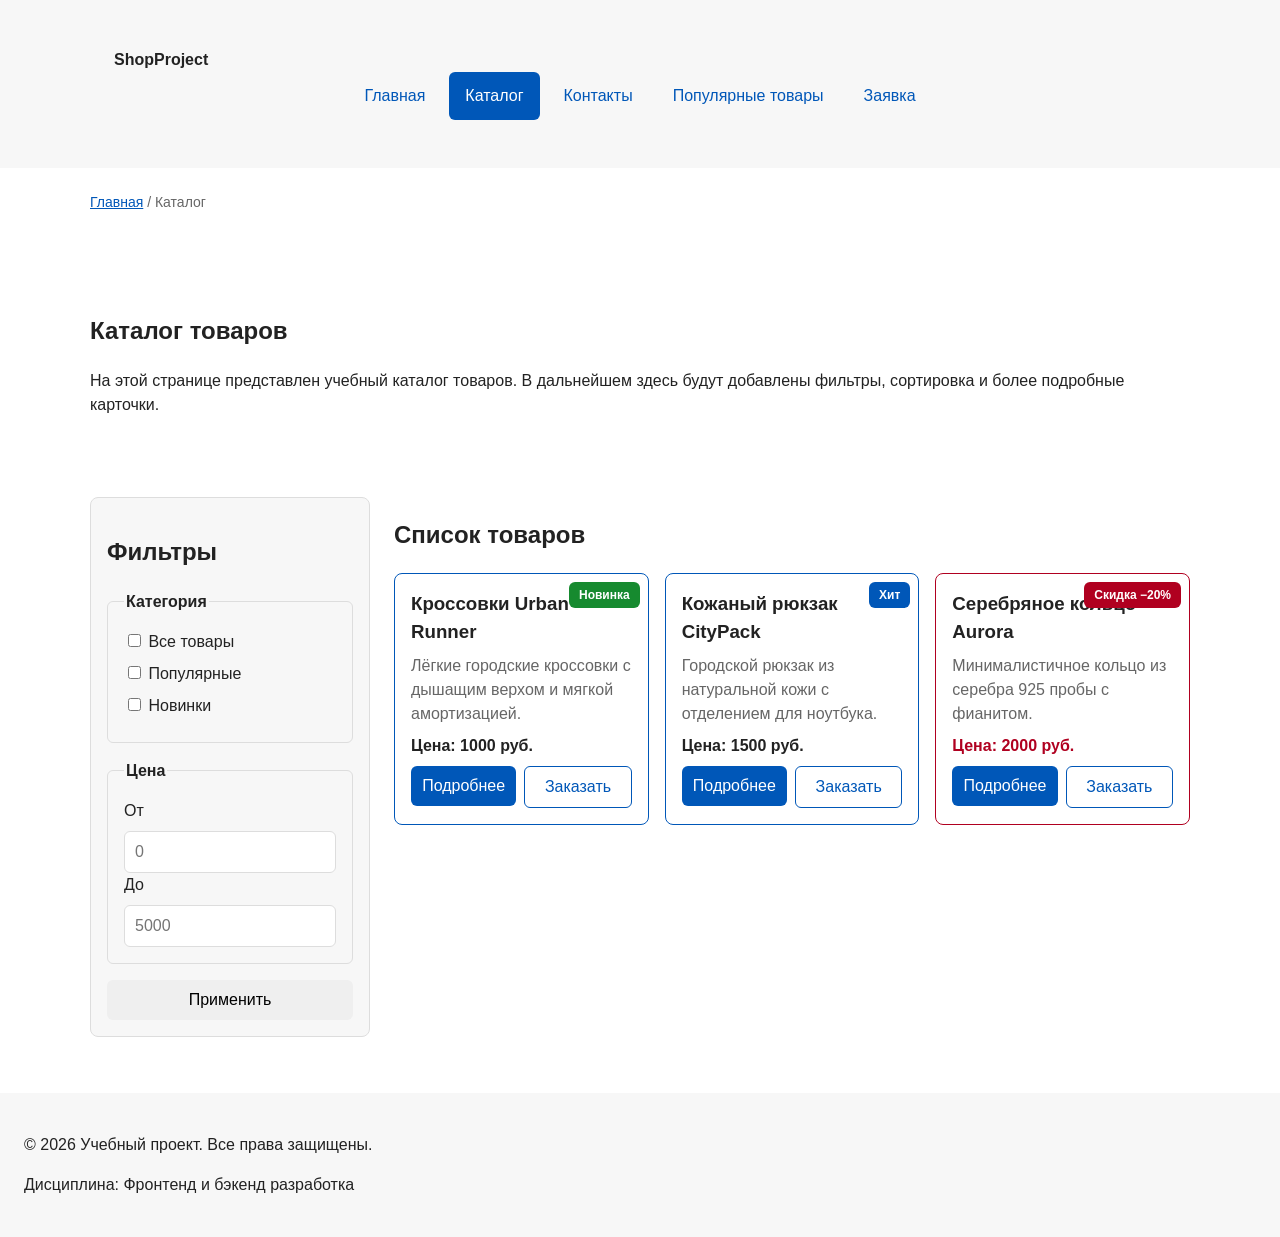
==== catalog.html @ eb46e52e "feat: add responsive layout styles" ====
<!DOCTYPE html>
<html lang="ru">

<head>
  <meta charset="UTF-8">
  <meta name="viewport" content="width=device-width, initial-scale=1.0">
  <meta name="description" content="Каталог товаров учебного интернет-магазина.">
  <title>Каталог товаров — Учебный интернет-магазин</title>
  <link rel="stylesheet" href="css/style.css">
  <link rel="stylesheet" href="css/responsive.css">
  <meta property="og:type" content="website">
  <meta property="og:title" content="Учебный интернет-магазин">
  <meta property="og:description" content="Учебный frontend-проект интернет-магазина.">
  <meta property="og:image" content="https://Just067.github.io/kr1-html-css-shop/images/preview.jpg">

</head>

<body>
  <header class="site-header">
    <div class="site-header__inner">
      <a class="site-header__logo" href="index.html">ShopProject</a>

      <nav class="site-nav" aria-label="Основная навигация">
        <ul class="site-nav__list">
          <li class="site-nav__item">
            <a class="site-nav__link" href="index.html">
              Главная
            </a>
          </li>
          <li class="site-nav__item">
            <a class="site-nav__link site-nav__link--active" href="catalog.html">Каталог</a>
          </li>
          <li class="site-nav__item">
            <a class="site-nav__link" href="contacts.html">Контакты</a>
          </li>
          <li class="site-nav__item">
            <a class="site-nav__link" href="index.html#popular">
              Популярные товары
            </a>
          </li>
          <li class="site-nav__item">
            <a class="site-nav__link" href="order.html">Заявка</a>
          </li>
        </ul>
      </nav>
    </div>
  </header>

  <main>
    <nav class="breadcrumbs" aria-label="Хлебные крошки">
      <a class="breadcrumbs__link" href="index.html">Главная</a>
      <span class="breadcrumbs__current">Каталог</span>
    </nav>


    <section class="section">
      <h1>Каталог товаров</h1>
      <p>
        На этой странице представлен учебный каталог товаров.
        В дальнейшем здесь будут добавлены фильтры, сортировка и более
        подробные карточки.
      </p>
    </section>

    <section class="catalog-layout">
      <aside class="catalog-filters">
        <h2>Фильтры</h2>

        <form class="filters-form" action="#" method="get">
          <fieldset>
            <legend>Категория</legend>

            <label>
              <input type="checkbox" name="category" value="all">
              Все товары
            </label>

            <label>
              <input type="checkbox" name="category" value="popular">
              Популярные
            </label>

            <label>
              <input type="checkbox" name="category" value="new">
              Новинки
            </label>
          </fieldset>

          <fieldset>
            <legend>Цена</legend>

            <label for="price-from">От</label>
            <input id="price-from" name="price-from" type="number" min="0" placeholder="0">

            <label for="price-to">До</label>
            <input id="price-to" name="price-to" type="number" min="0" placeholder="5000">
          </fieldset>

          <button class="button" type="submit">Применить</button>
        </form>
      </aside>

      <section class="catalog-products">
        <h2>Список товаров</h2>

        <div class="products-grid">

          <article class="product-card product-card--featured product-card--new">
            <span class="product-card__badge">Новинка</span>
            <h3 class="product-card__title">Кроссовки Urban Runner</h3>
            <p class="product-card__description">
              Лёгкие городские кроссовки с дышащим верхом и мягкой амортизацией.
            </p>
            <p class="product-card__price">Цена: 1000 руб.</p>

            <div class="product-card__actions">
              <a class="button button--primary product-card__button" href="product-1.html">
                Подробнее
              </a>
              <a class="button button--secondary product-card__button"
                href="order.html?product=Кроссовки%20Urban%20Runner">
                Заказать
              </a>
            </div>
          </article>

          <article class="product-card product-card--featured product-card--hit">
            <span class="product-card__badge product-card__badge--hit">Хит</span>
            <h3 class="product-card__title">Кожаный рюкзак CityPack</h3>
            <p class="product-card__description">
              Городской рюкзак из натуральной кожи с отделением для ноутбука.
            </p>
            <p class="product-card__price">Цена: 1500 руб.</p>
            <div class="product-card__actions">
              <a class="button button--primary product-card__button" href="product-2.html">
                Подробнее
              </a>
              <a class="button button--secondary product-card__button"
                href="order.html?product=Кожаный%20рюкзак%20CityPack">
                Заказать
              </a>
            </div>

          </article>

          <article class="product-card product-card--discount">
            <span class="product-card__badge">Скидка −20%</span>
            <h3 class="product-card__title">Серебряное кольцо Aurora</h3>
            <p class="product-card__description">
              Минималистичное кольцо из серебра 925 пробы с фианитом.
            </p>
            <p class="product-card__price">Цена: 2000 руб.</p>

            <div class="product-card__actions">
              <a class="button button--primary product-card__button" href="product-3.html">
                Подробнее
              </a>
              <a class="button button--secondary product-card__button"
                href="order.html?product=Серебряное%20кольцо%20Aurora">
                Заказать
              </a>
            </div>
          </article>
        </div>
      </section>
    </section>
  </main>

  <footer>
    <p>&copy; 2026 Учебный проект. Все права защищены.</p>
    <p>Дисциплина: Фронтенд и бэкенд разработка</p>
  </footer>
</body>

</html>
---- css/style.css ----
/* ===============================
   1. Переменные проекта
   =============================== */

:root {
  /* Основные цвета проекта */
  --color-bg: #ffffff;
  --color-text: #222222;
  --color-muted: #666666;
  --color-primary: #0057b8;
  --color-primary-dark: #003f86;
  --color-border: #dddddd;
  --color-surface: #f7f7f7;
  --color-surface-accent: #eef5ff;
  --color-danger: #b00020;
  --color-success: #168a2f;
  --color-success-bg: #eefaf0;
  --color-white: #ffffff;

  /* Отступы */
  --space-xs: 4px;
  --space-sm: 8px;
  --space-md: 16px;
  --space-lg: 24px;
  --space-xl: 32px;

  /* Скругления */
  --radius-sm: 6px;
  --radius-md: 8px;
  --radius-lg: 12px;

  /* Размеры */
  --container-width: 1100px;
}

/* ===============================
   2. Базовые стили
   =============================== */

* {
  box-sizing: border-box;
}

main {
  flex: 1;
}

body {
  margin: 0;
  font-family: Arial, sans-serif;
  line-height: 1.5;
  color: var(--color-text);
  background-color: var(--color-bg);

  min-height: 100vh;
  display: flex;
  flex-direction: column;
}

/*
  Задаём внутренние отступы для основных областей страницы.
  Это делает содержимое визуально отделённым от краёв окна браузера.
*/
header,
main,
footer {
  padding: var(--space-lg);
}

/*
  Оформляем шапку страницы.
  Пока используется простой светло-серый фон.
*/
header {
  background-color: var(--color-surface);
}

/*
  Оформляем подвал страницы тем же фоном,
  чтобы визуально отделить его от основного содержимого.
*/
footer {
  background-color: var(--color-surface);
}

/* ===============================
   3. Общие элементы интерфейса
   =============================== */

a {
  color: var(--color-primary);
}

a:hover {
  background-color: var(--color-primary-dark);
  color: var(--color-white);
}

a:focus-visible {
  outline: 2px solid var(--color-primary);
  outline-offset: 3px;
}

.site-header {
  background-color: var(--color-surface);
}

.site-header__inner {
  max-width: var(--container-width);
  margin: 0 auto;
  padding: var(--space-lg);
}

.site-header__logo {
  font-weight: 700;
  color: var(--color-text);
  text-decoration: none;
}

.site-nav__list {
  display: flex;
  flex-wrap: wrap;
  justify-content: center;
  align-items: center;
  gap: var(--space-md);
  padding: 0;
  margin: var(--space-md) 0 0;
  list-style: none;
}

.site-nav__link {
  display: inline-block;
  padding: var(--space-sm) var(--space-md);
  color: var(--color-primary);
  text-decoration: none;
  border-radius: var(--radius-sm);
}

.site-nav__link:hover {
  color: var(--color-white);
  background-color: var(--color-primary);
}

.site-nav__link:focus-visible {
  outline: 2px solid var(--color-primary);
  outline-offset: 3px;
}

.site-nav__link--active {
  color: var(--color-white);
  background-color: var(--color-primary);
}

/* ===============================
   4. Компоненты страницы
   =============================== */

.hero {
  max-width: var(--container-width);
  margin: 0 auto var(--space-xl);
  padding: 96px var(--space-lg);
  min-height: 60vh;

  color: var(--color-text);
  background-color: var(--color-surface);
  border-radius: var(--radius-lg);

  display: grid;
  grid-template-columns: minmax(0, 1fr);
  gap: var(--space-lg);
  align-items: center;
}

.hero__title {
  font-size: clamp(28px, 4vw, 56px);
  margin: 0;
  max-width: 700px;
  line-height: 1.1;
}

.hero__lead {
  font-size: 18px;
  margin: 0;
  max-width: 60ch;
}

.section {
  max-width: var(--container-width);
}

.section h2 {
  margin-top: 0;
}

.product-card {
  display: flex;
  flex-direction: column;
  gap: var(--space-sm);
  padding: var(--space-md);
  border: 1px solid var(--color-border);
  border-radius: var(--radius-md);
  background-color: var(--color-bg);
  position: relative;
}

.product-card:hover {
  border-color: var(--color-primary);
}

.product-card--featured {
  border-color: var(--color-primary);
}

.product-card--discount {
  border-color: var(--color-danger);
}

.product-card__title {
  margin: 0;
  color: var(--color-text);
}

.product-card__description {
  margin: 0;
  color: var(--color-muted);
}

.product-card__price {
  margin: 0;
  font-weight: 700;
}

.product-card--discount .product-card__price {
  color: var(--color-danger);
}

.product-card__button {
  align-self: flex-start;
}

.product-card__actions {
  display: flex;
  gap: var(--space-sm);
  margin-top: auto;
}

.product-card__actions .button {
  flex: 1;            
  text-align: center;  
  padding-inline: var(--space-xs);
}

.button {
  display: inline-block;
  padding: var(--space-sm) var(--space-md);
  border: none;
  border-radius: var(--radius-sm);
  font: inherit;
  text-decoration: none;
  cursor: pointer;
}

.button--primary {
  color: var(--color-white);
  background-color: var(--color-primary);
}

.button--primary:hover {
  background-color: var(--color-primary-dark);
}

.button--secondary {
  color: var(--color-primary);
  background-color: transparent;
  border: 1px solid var(--color-primary);
}

.button--secondary:hover {
  color: var(--color-white);
  background-color: var(--color-primary);
}

.button:focus-visible {
  outline: 2px solid var(--color-primary);
  outline-offset: 3px;
}

.button:disabled,
.button--disabled {
  opacity: 0.6;
  cursor: not-allowed;
}

/*
  Дополнительный информационный блок.
*/
.aside-info {
  max-width: var(--container-width);
  margin: 0 auto var(--space-xl);
  padding: var(--space-md);
  border-left: 4px solid var(--color-primary);
  background-color: var(--color-surface);
}

/* ===============================
   5. Форма и модальное окно
   =============================== */
.order-form__label {
  display: block;
}

.order-form__input,
.order-form__select,
.order-form__textarea {
  width: 100%;
  padding: 10px 12px;
  border: 1px solid var(--color-border);
  border-radius: var(--radius-sm);
  font: inherit;
}

.order-form__input:hover,
.order-form__select:hover,
.order-form__textarea:hover {
  border-color: var(--color-primary);
}

.order-form__input:focus-visible,
.order-form__select:focus-visible,
.order-form__textarea:focus-visible {
  outline: 2px solid var(--color-primary);
  outline-offset: 3px;
}

.order-form__actions {
  display: flex;
  flex-wrap: wrap;
  gap: var(--space-md);
}

[aria-invalid="true"] {
  border-color: var(--color-danger);
}

/*
  Сообщение об успешной отправке.
*/
.success-message {
  max-width: var(--container-width);
  margin: var(--space-lg) auto;
  padding: var(--space-md);
  border-left: 4px solid var(--color-success);
  background-color: var(--color-success-bg);
}

.breadcrumbs {
  max-width: var(--container-width);
  margin: 0 auto var(--space-md);
  font-size: 14px;
  color: var(--color-muted);
}

.breadcrumbs__link {
  color: var(--color-primary);
}

.breadcrumbs__current::before {
  content: " / ";
  color: var(--color-muted);
}

html {
  scroll-behavior: smooth;
}

:target {
  outline: 2px dashed var(--color-primary);
  outline-offset: 4px;
}

.products-grid {
  display: grid;
  grid-template-columns: repeat(3, 1fr);
  gap: var(--space-lg);
}

.catalog-layout {
  max-width: var(--container-width);
  margin: 0 auto var(--space-xl);
  display: grid;
  gap: var(--space-lg);
}

.catalog-filters {
  grid-area: filters;
  padding: var(--space-md);
  border: 1px solid var(--color-border);
  border-radius: var(--radius-md);
  background-color: var(--color-surface);
}

.catalog-products {
  grid-area: products;
}

.filters-form {
  display: grid;
  gap: var(--space-md);
}

.filters-form fieldset {
  margin: 0;
  padding: var(--space-md);
  border: 1px solid var(--color-border);
  border-radius: var(--radius-sm);
}

.filters-form legend {
  font-weight: 700;
}

.filters-form label {
  display: block;
  margin-bottom: var(--space-sm);
}

.filters-form input[type="number"] {
  width: 100%;
  padding: 8px 10px;
  border: 1px solid var(--color-border);
  border-radius: var(--radius-sm);
  font: inherit;
}

.product-card__badge {
  position: absolute;
  top: var(--space-sm);
  right: var(--space-sm);
  z-index: 2;
  padding: 4px 10px;
  font-size: 12px;
  font-weight: 700;
  color: var(--color-white);
  background-color: var(--color-danger);
  border-radius: var(--radius-sm);
}

.product-card__badge--hit {
  background-color: var(--color-primary);
}

.product-card--new .product-card__badge {
  background-color: var(--color-success);
}

.order-layout {
  max-width: var(--container-width);
  margin: 0 auto var(--space-xl);
  display: grid;
  grid-template-columns: 1fr 320px;
  gap: var(--space-xl);
  align-items: start;
}

.order-layout__form h2 {
  margin-top: 0;
}

.order-form__checkbox-label {
  display: flex;
  align-items: center;
  gap: var(--space-sm);
  font-size: 14px;
}

.order-form__checkbox {
  width: 16px;
  height: 16px;
}

.order-steps {
  padding-left: var(--space-lg);
}

@media (max-width: 720px) {
  .order-layout {
    grid-template-columns: 1fr;
  }
}

.product-table {
  width: 100%;
  border-collapse: separate;
  border-spacing: 0;
  background-color: var(--color-bg);
  border: 1px solid var(--color-border);
  border-radius: var(--radius-md);
  overflow: hidden;
  box-shadow: 0 2px 8px rgba(0, 0, 0, 0.04);
}

.product-table caption {
  caption-side: top;
  margin-bottom: var(--space-md);
  font-size: 16px;
  font-weight: 700;
  color: var(--color-muted);
  text-align: left;
}

.product-table th,
.product-table td {
  padding: var(--space-md) var(--space-lg);
  text-align: left;
  vertical-align: top;
}

.product-table thead th {
  font-size: 14px;
  font-weight: 700;
  letter-spacing: 0.03em;
  text-transform: uppercase;
  color: var(--color-white);
  background-color: var(--color-primary);
  border-bottom: none;
}

.product-table tbody tr + tr td {
  border-top: 1px solid var(--color-border);
}

.product-table tbody th,
.product-table tbody td:first-child {
  width: 40%;
  font-weight: 600;
  color: var(--color-text);
  background-color: var(--color-surface);
}

img {
  display: block;
  max-width: 100%;
  height: auto;
}

.callback-dialog {
  width: min(100% - 32px, 480px);
  padding: var(--space-lg);
  border: none;
  border-radius: var(--radius-lg);
  box-shadow: 0 20px 60px rgba(0, 0, 0, 0.25);
}

.callback-dialog::backdrop {
  background-color: rgba(0, 0, 0, 0.55);
  backdrop-filter: blur(2px);
}

.callback-dialog__title {
  margin: 0 0 var(--space-sm);
}

.callback-dialog__hint {
  margin: 0 0 var(--space-lg);
  color: var(--color-muted);
  font-size: 14px;
}

.callback-form__field {
  margin-bottom: var(--space-md);
}

.callback-form__label {
  display: block;
  margin-bottom: var(--space-xs);
  font-weight: 600;
}

.callback-form__input {
  width: 100%;
  padding: 10px 12px;
  border: 1px solid var(--color-border);
  border-radius: var(--radius-sm);
  font: inherit;
}

.callback-form__input:focus-visible {
  outline: 2px solid var(--color-primary);
  outline-offset: 2px;
}

.callback-form__consent {
  display: flex;
  align-items: center;
  gap: var(--space-sm);
  margin: var(--space-md) 0 var(--space-lg);
  font-size: 14px;
}

.callback-form__actions {
  display: flex;
  gap: var(--space-md);
}

.callback-dialog__success {
  margin: var(--space-md) 0 0;
  padding: var(--space-sm) var(--space-md);
  border-left: 4px solid var(--color-success);
  background-color: var(--color-success-bg);
  border-radius: var(--radius-sm);
}

.callback-fab {
  position: fixed;
  right: var(--space-lg);
  bottom: calc(var(--space-lg) + 60px);
  z-index: 30;
  width: 52px;
  height: 52px;
  display: inline-flex;
  align-items: center;
  justify-content: center;
  font-size: 22px;
  color: var(--color-white);
  background-color: var(--color-primary);
  border: none;
  border-radius: 50%;
  cursor: pointer;
  box-shadow: 0 6px 16px rgba(0, 87, 184, 0.35);
  transition: transform 0.2s ease, background-color 0.2s ease;
}

.callback-fab:hover {
  background-color: var(--color-primary-dark);
  transform: translateY(-2px);
}

.callback-fab:focus-visible {
  outline: 2px solid var(--color-primary);
  outline-offset: 3px;
}

.product-detail {
  display: grid;
  grid-template-columns: 1fr 1fr;
  gap: var(--space-xl);
  align-items: start;
}

.product-detail__media {
  position: relative;
  aspect-ratio: 4 / 3;
  border-radius: var(--radius-lg);
  overflow: hidden;
  background-color: var(--color-surface);
}

.product-detail__image {
  width: 100%;
  height: 100%;
  object-fit: cover;
}

.product-detail__title {
  margin-top: 0;
}

.product-detail__price {
  font-size: 22px;
  font-weight: 700;
  color: var(--color-primary);
}

.product-detail__actions {
  display: flex;
  flex-wrap: wrap;
  gap: var(--space-md);
  margin-top: var(--space-lg);
}

@media (max-width: 720px) {
  .product-detail {
    grid-template-columns: 1fr;
  }
}
---- css/responsive.css ----
/*
  Адаптивные стили для контрольной работы №3.
  Подход: Mobile First.
  Базовые стили рассчитаны на мобильный экран.
  Расширения добавляются через min-width медиазапросы.
*/

body {
  overflow-x: hidden;
}

.section {
  width: min(100% - 32px, 1200px);
  margin-inline: auto;
  padding-block: clamp(24px, 5vw, 64px);
}

.site-nav__list {
  display: flex;
  flex-direction: column;
  gap: var(--space-sm, 8px);
  padding: 0;
  margin: 0;
  list-style: none;
}

.site-nav__link {
  display: block;
  padding: 12px 16px;
}

@media (min-width: 768px) {
  .site-nav__list {
    flex-direction: row;
    flex-wrap: wrap;
    align-items: center;
  }
}

.site-header {
  position: sticky;
  top: 0;
  z-index: 100;
}

.hero {
  grid-template-columns: minmax(0, 1fr);
  gap: var(--space-lg, 24px);
  align-items: center;
}

.hero__content {
  display: grid;
  gap: var(--space-md, 16px);
  justify-items: start;
}

.hero__media {
  margin: 0;
  width: 100%;
}

.hero__image {
  display: block;
  width: 100%;
  max-width: 520px;
  margin-inline: auto;
}

@media (min-width: 900px) {
  .hero {
    grid-template-columns: minmax(0, 1fr) minmax(320px, 520px);
    align-items: center;
  }
}

.products-grid {
  display: grid;
  grid-template-columns: 1fr;
  gap: var(--space-md, 16px);
}

.product-card {
  min-width: 0;
}

.product-card__title,
.product-card__description {
  overflow-wrap: anywhere;
}

@media (min-width: 640px) {
  .products-grid {
    grid-template-columns: repeat(2, minmax(0, 1fr));
  }
}

@media (min-width: 1024px) {
  .products-grid {
    grid-template-columns: repeat(3, minmax(0, 1fr));
  }
}

@media (min-width: 1280px) {
  .products-grid {
    grid-template-columns: repeat(4, minmax(0, 1fr));
  }

  .catalog-products .products-grid {
    grid-template-columns: repeat(3, minmax(0, 1fr));
  }
}

.catalog-layout {
  display: grid;
  grid-template-columns: minmax(0, 1fr);
  grid-template-areas:
    "filters"
    "products";
  gap: var(--space-lg, 24px);
}

@media (min-width: 1024px) {
  .catalog-layout {
    grid-template-columns: 280px minmax(0, 1fr);
    grid-template-areas: "filters products";
    align-items: start;
  }

  .catalog-filters {
    position: sticky;
    top: 88px;
  }
}

.order-form {
  display: grid;
  gap: var(--space-md, 16px);
}

.order-form__field {
  display: grid;
  gap: var(--space-xs, 8px);
}

.order-form__input,
.order-form__textarea,
.order-form__select {
  width: 100%;
  min-height: 44px;
  padding: 10px 12px;
  font: inherit;
}

.order-form__textarea {
  min-height: 120px;
  resize: vertical;
}

@media (min-width: 768px) {
  .order-form {
    grid-template-columns: repeat(2, minmax(0, 1fr));
  }

  .order-form__field--wide,
  .order-form__actions {
    grid-column: 1 / -1;
  }
}

.table-wrapper {
  width: 100%;
  overflow-x: auto;
  -webkit-overflow-scrolling: touch;
}

.product-table {
  width: 100%;
  min-width: 640px;
}
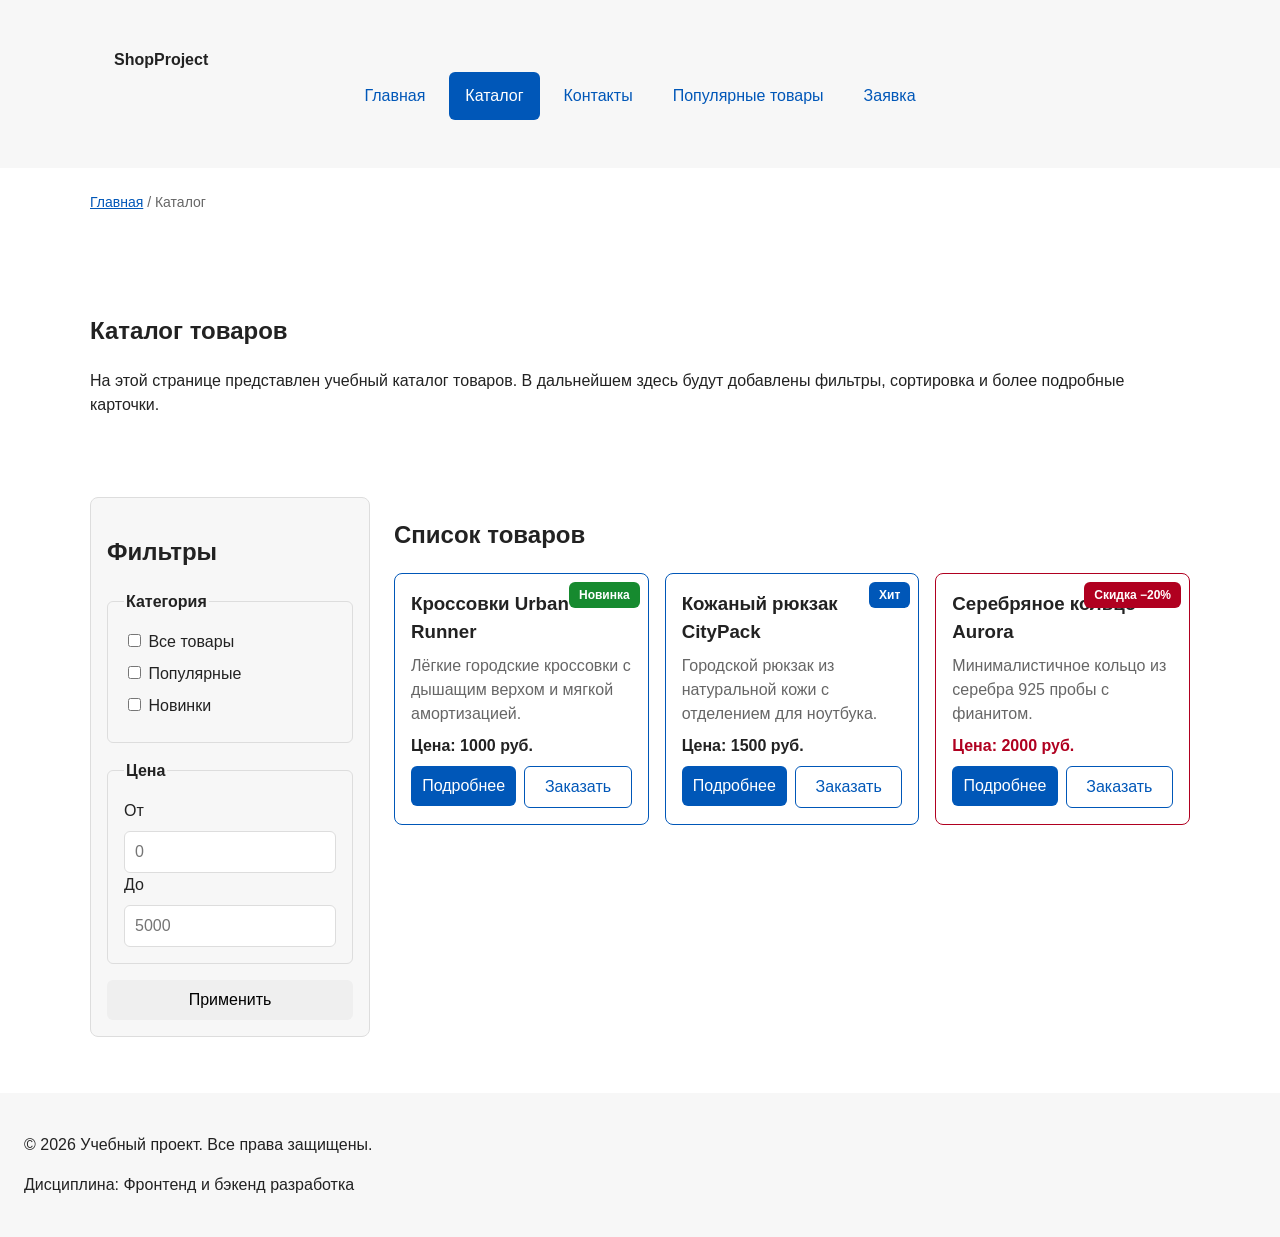
==== commit 9a3f2971: "feat: error correction" ====
--- a/catalog.html
+++ b/catalog.html
@@ -16,6 +16,7 @@
 </head>
 
 <body>
+  <a class="skip-link" href="#main">Перейти к основному содержимому</a>
   <header class="site-header">
     <div class="site-header__inner">
       <a class="site-header__logo" href="index.html">ShopProject</a>
@@ -46,7 +47,7 @@
     </div>
   </header>
 
-  <main>
+  <main id="main" class="main">
     <nav class="breadcrumbs" aria-label="Хлебные крошки">
       <a class="breadcrumbs__link" href="index.html">Главная</a>
       <span class="breadcrumbs__current">Каталог</span>
--- a/css/style.css
+++ b/css/style.css
@@ -682,4 +682,21 @@
   .product-detail {
     grid-template-columns: 1fr;
   }
+}
+
+.skip-link {
+  position: absolute;
+  left: 16px;
+  top: -100px;
+  z-index: 1000;
+  padding: 8px 12px;
+  color: #ffffff;
+  background-color: #111111;
+  border-radius: 6px;
+  text-decoration: none;
+}
+
+.skip-link:focus,
+.skip-link:focus-visible {
+  top: 16px;
 }
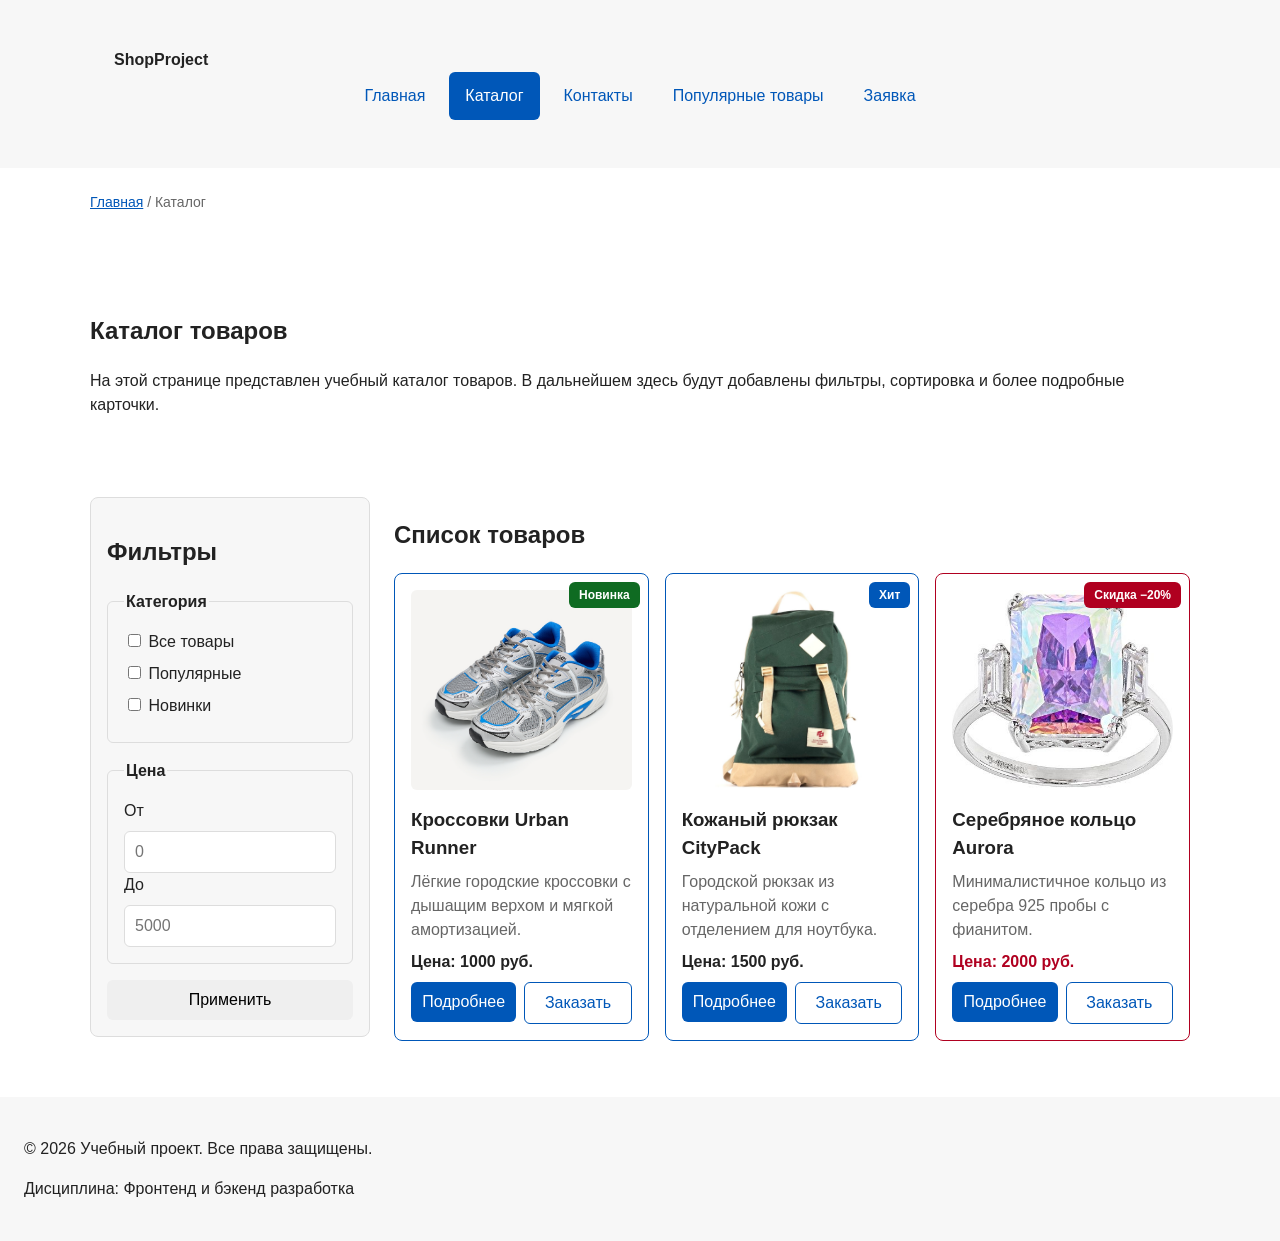
==== commit 3a3bc52a: "update catalog and index" ====
--- a/catalog.html
+++ b/catalog.html
@@ -108,6 +108,7 @@
 
           <article class="product-card product-card--featured product-card--new">
             <span class="product-card__badge">Новинка</span>
+            <img class="product-card__image" src="images/product-1.jpeg" alt="Кроссовки Urban Runner" width="300" height="200" loading="lazy">
             <h3 class="product-card__title">Кроссовки Urban Runner</h3>
             <p class="product-card__description">
               Лёгкие городские кроссовки с дышащим верхом и мягкой амортизацией.
@@ -127,6 +128,7 @@
 
           <article class="product-card product-card--featured product-card--hit">
             <span class="product-card__badge product-card__badge--hit">Хит</span>
+            <img class="product-card__image" src="images/product-2.jpg" alt="Кожаный рюкзак CityPack" width="300" height="200" loading="lazy">
             <h3 class="product-card__title">Кожаный рюкзак CityPack</h3>
             <p class="product-card__description">
               Городской рюкзак из натуральной кожи с отделением для ноутбука.
@@ -146,6 +148,7 @@
 
           <article class="product-card product-card--discount">
             <span class="product-card__badge">Скидка −20%</span>
+            <img class="product-card__image" src="images/product-3.jpg" alt="Серебряное кольцо Aurora" width="300" height="200" loading="lazy">
             <h3 class="product-card__title">Серебряное кольцо Aurora</h3>
             <p class="product-card__description">
               Минималистичное кольцо из серебра 925 пробы с фианитом.
--- a/css/style.css
+++ b/css/style.css
@@ -13,7 +13,7 @@
   --color-surface: #f7f7f7;
   --color-surface-accent: #eef5ff;
   --color-danger: #b00020;
-  --color-success: #168a2f;
+  --color-success: #0f6b22;
   --color-success-bg: #eefaf0;
   --color-white: #ffffff;
 
@@ -169,6 +169,8 @@
   grid-template-columns: minmax(0, 1fr);
   gap: var(--space-lg);
   align-items: center;
+  background: linear-gradient(135deg, var(--color-surface) 0%, #e2ebf5 100%);
+  border: 1px solid var(--color-border);
 }
 
 .hero__title {
@@ -228,6 +230,14 @@
 .product-card__price {
   margin: 0;
   font-weight: 700;
+}
+
+.product-card__image {
+  width: 100%;
+  height: 200px;
+  object-fit: cover;
+  border-radius: var(--radius-sm);
+  margin-bottom: var(--space-sm);
 }
 
 .product-card--discount .product-card__price {
@@ -699,4 +709,52 @@
 .skip-link:focus,
 .skip-link:focus-visible {
   top: 16px;
+}
+
+.advantages-list {
+  display: grid;
+  grid-template-columns: 1fr; /* Одна колонка на мобильных */
+  gap: var(--space-md);
+  padding: 0;
+  margin: var(--space-lg) 0 0 0;
+  list-style: none; /* Убираем стандартные точки */
+}
+
+/* На планшетах и десктопах делаем 2 колонки */
+@media (min-width: 768px) {
+  .advantages-list {
+    grid-template-columns: repeat(2, 1fr);
+    gap: var(--space-lg);
+  }
+}
+
+.advantages-list li {
+  position: relative;
+  padding: 16px 16px 16px 48px;
+  background-color: var(--color-surface);
+  border: 1px solid var(--color-border);
+  border-left: 4px solid var(--color-primary);
+  border-radius: var(--radius-sm);
+  font-size: 16px;
+  line-height: 1.5;
+}
+
+.advantages-list li::before {
+  content: "✓";
+  position: absolute;
+  left: 16px;
+  top: 50%;
+  transform: translateY(-50%);
+  
+  display: flex;
+  align-items: center;
+  justify-content: center;
+  width: 22px;
+  height: 22px;
+  
+  background-color: var(--color-success);
+  color: var(--color-white);
+  font-size: 12px;
+  font-weight: bold;
+  border-radius: 50%;
 }
--- a/css/responsive.css
+++ b/css/responsive.css
@@ -65,6 +65,9 @@
   width: 100%;
   max-width: 520px;
   margin-inline: auto;
+  border-radius: var(--radius-lg);
+  box-shadow: 0 20px 40px rgba(0, 0, 0, 0.15);
+  object-fit: cover;
 }
 
 @media (min-width: 900px) {
